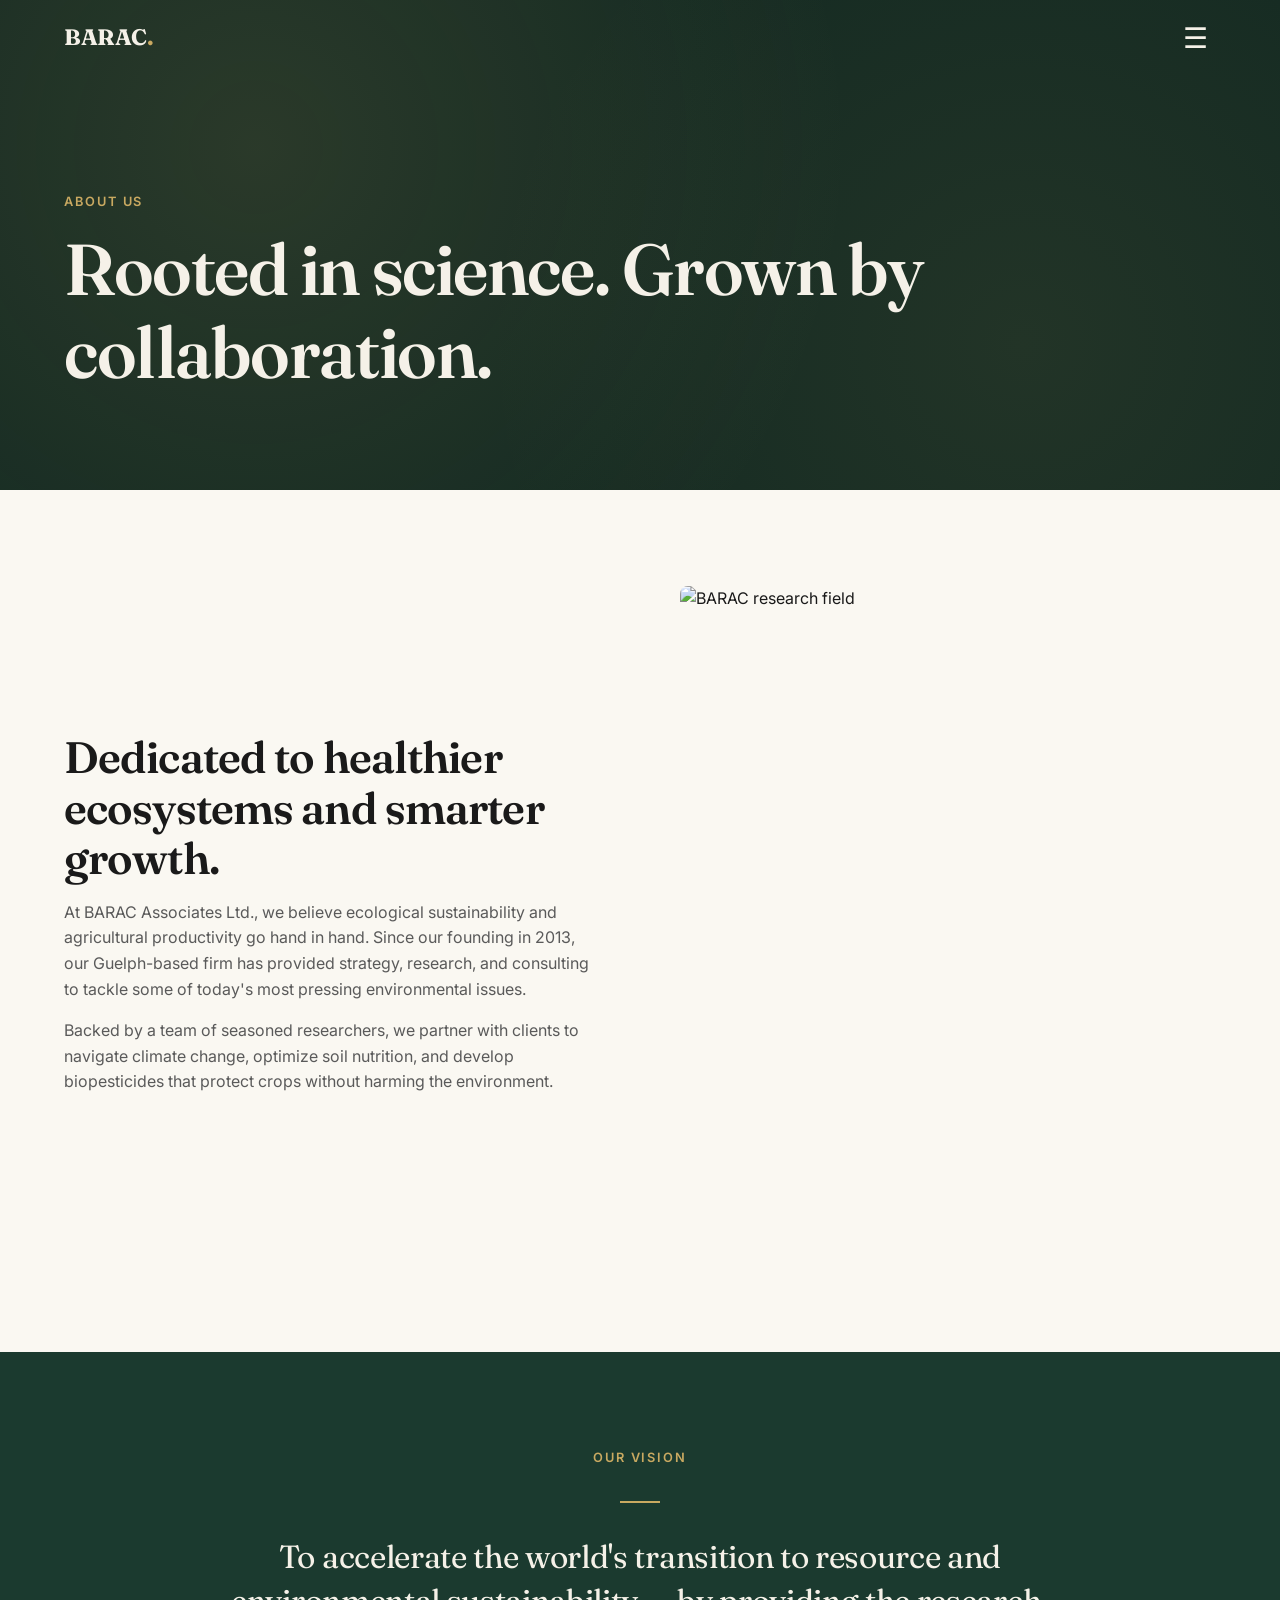
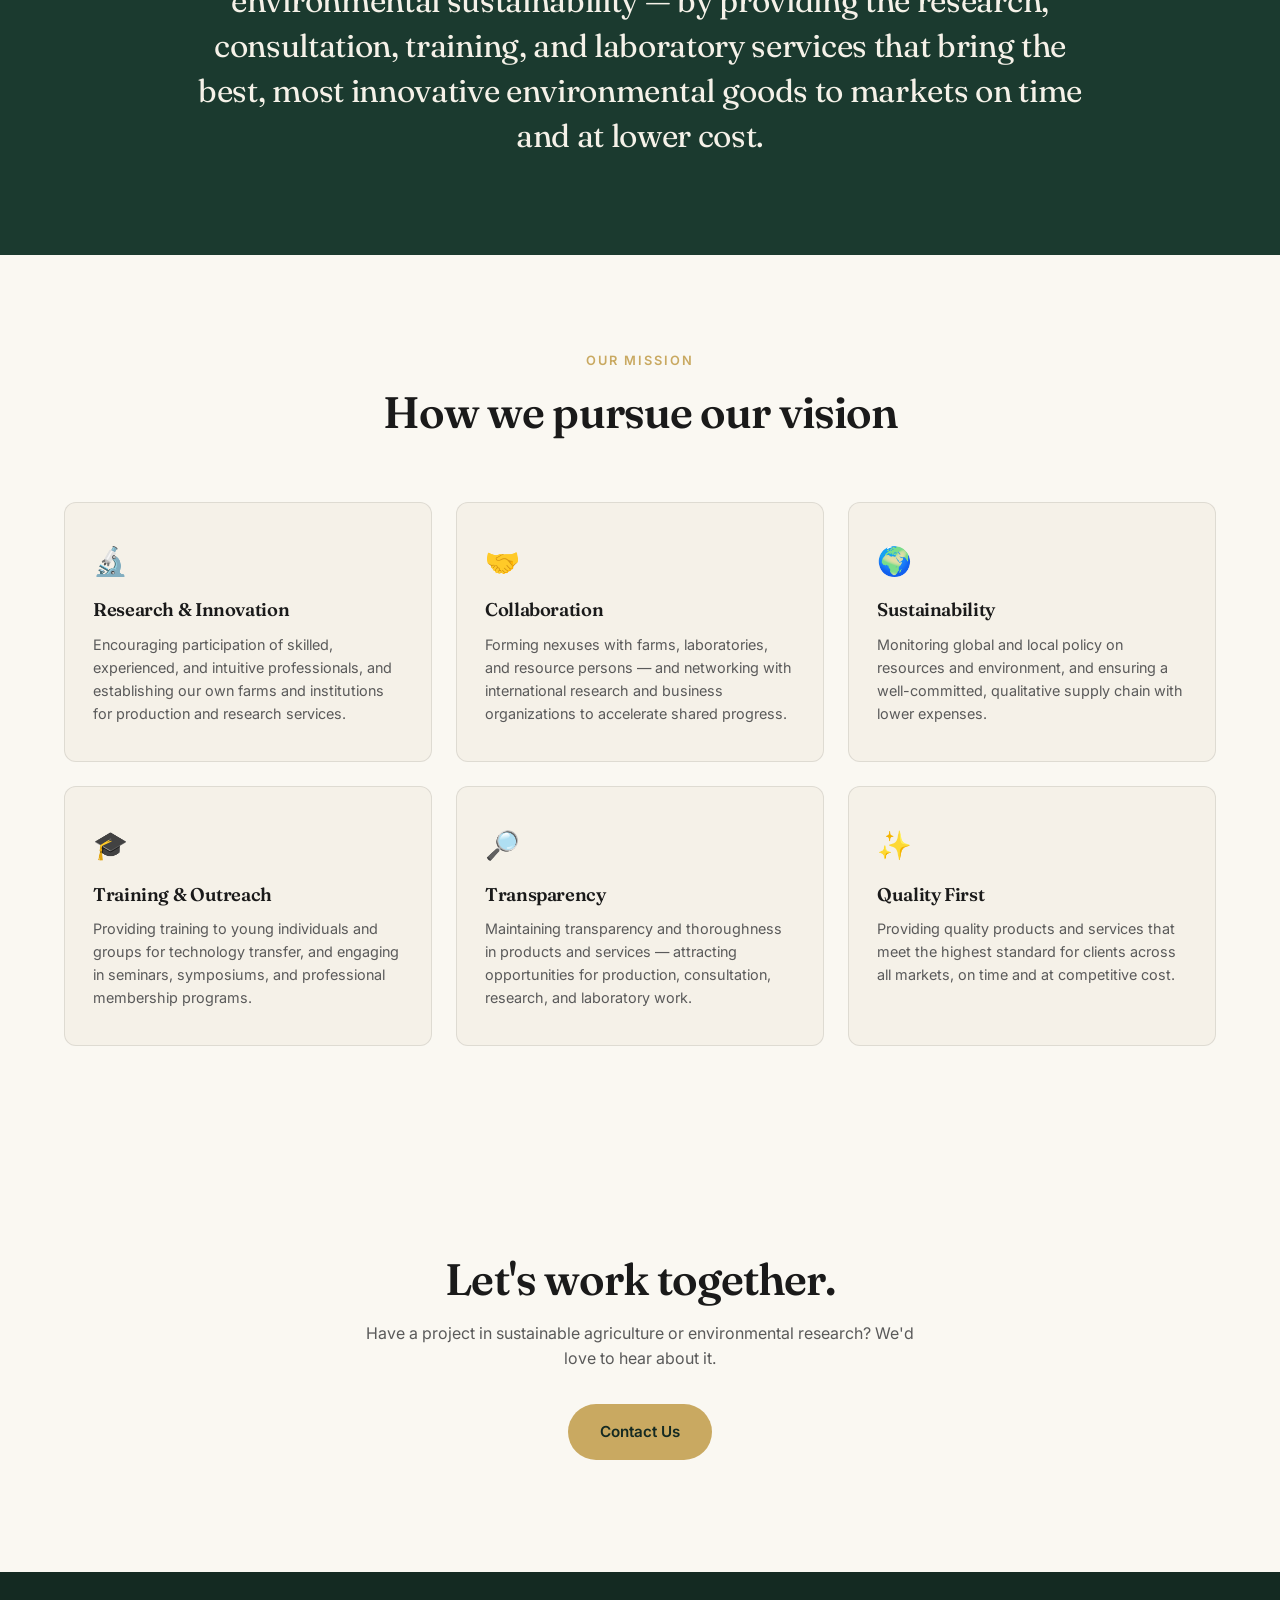
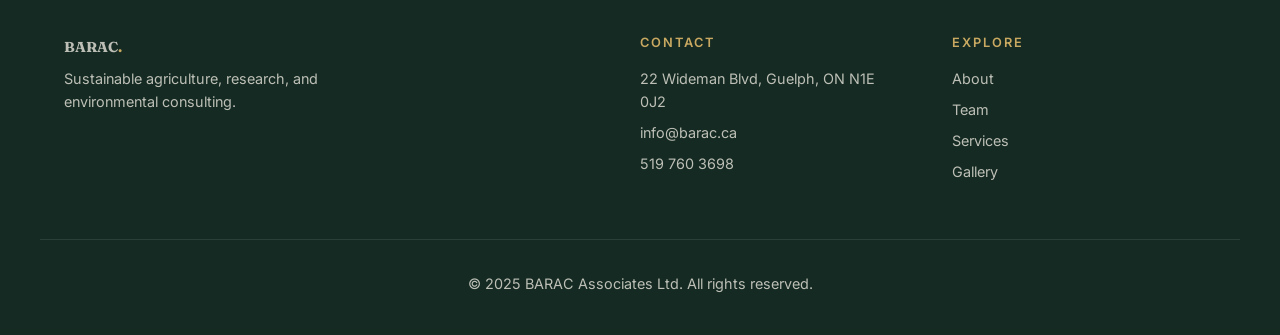
==== pages/about.html @ 256d6e16 "Add files via upload" ====
<!DOCTYPE html>
<html lang="en">
<head>
  <meta charset="UTF-8">
  <meta name="viewport" content="width=device-width, initial-scale=1.0">
  <title>About — BARAC Associates Ltd.</title>
  <meta name="description" content="Dedicated to healthier ecosystems and smarter growth. Learn about BARAC Associates Ltd.'s vision, mission, and approach to sustainable agriculture.">

  <link rel="preconnect" href="https://fonts.googleapis.com">
  <link rel="preconnect" href="https://fonts.gstatic.com" crossorigin>
  <link href="https://fonts.googleapis.com/css2?family=Fraunces:wght@400;500;600;700&family=Inter:wght@400;500;600;700&display=swap" rel="stylesheet">

  <link rel="stylesheet" href="../css/style.css">
</head>
<body>

  <!-- ============ NAV ============ -->
  <header class="nav">
    <div class="container nav__inner">
      <a href="../index.html" class="nav__logo">BARAC<span>.</span></a>
      <button class="nav__toggle" aria-label="Toggle menu" aria-expanded="false">☰</button>
    </div>

    <div class="nav__backdrop"></div>

    <nav class="nav__links">
      <a href="../index.html">Home</a>
      <a href="about.html" class="active">About</a>
      <a href="team.html">Team</a>
      <a href="services.html">Services</a>
      <a href="gallery.html">Gallery</a>
      <a href="contact.html" class="nav__cta">Contact</a>
    </nav>
  </header>

  <!-- ============ PAGE HERO ============ -->
  <section class="page-hero">
    <div class="container">
      <p class="eyebrow">About Us</p>
      <h1>Rooted in science. Grown by collaboration.</h1>
    </div>
  </section>

  <!-- ============ INTRO ============ -->
  <section class="section">
    <div class="container about__grid">
      <div class="about__text">
        <h2>Dedicated to healthier ecosystems and smarter growth.</h2>
        <p>At BARAC Associates Ltd., we believe ecological sustainability and agricultural productivity go hand in hand. Since our founding in 2013, our Guelph-based firm has provided strategy, research, and consulting to tackle some of today's most pressing environmental issues.</p>
        <p>Backed by a team of seasoned researchers, we partner with clients to navigate climate change, optimize soil nutrition, and develop biopesticides that protect crops without harming the environment.</p>
      </div>
      <div class="about__image">
        <img src="../images/about.jpg" alt="BARAC research field">
      </div>
    </div>
  </section>

  <!-- ============ VISION ============ -->
  <section class="section section--forest">
    <div class="container">
      <p class="eyebrow center">Our Vision</p>
      <blockquote class="vision-quote">
        To accelerate the world's transition to resource and environmental sustainability — by providing the research, consultation, training, and laboratory services that bring the best, most innovative environmental goods to markets on time and at lower cost.
      </blockquote>
    </div>
  </section>

  <!-- ============ MISSION ============ -->
  <section class="section">
    <div class="container">
      <p class="eyebrow center">Our Mission</p>
      <h2 class="center">How we pursue our vision</h2>

      <div class="mission-grid">
        <article class="mission-card">
          <div class="mission-card__icon">🔬</div>
          <h3>Research &amp; Innovation</h3>
          <p>Encouraging participation of skilled, experienced, and intuitive professionals, and establishing our own farms and institutions for production and research services.</p>
        </article>

        <article class="mission-card">
          <div class="mission-card__icon">🤝</div>
          <h3>Collaboration</h3>
          <p>Forming nexuses with farms, laboratories, and resource persons — and networking with international research and business organizations to accelerate shared progress.</p>
        </article>

        <article class="mission-card">
          <div class="mission-card__icon">🌍</div>
          <h3>Sustainability</h3>
          <p>Monitoring global and local policy on resources and environment, and ensuring a well-committed, qualitative supply chain with lower expenses.</p>
        </article>

        <article class="mission-card">
          <div class="mission-card__icon">🎓</div>
          <h3>Training &amp; Outreach</h3>
          <p>Providing training to young individuals and groups for technology transfer, and engaging in seminars, symposiums, and professional membership programs.</p>
        </article>

        <article class="mission-card">
          <div class="mission-card__icon">🔎</div>
          <h3>Transparency</h3>
          <p>Maintaining transparency and thoroughness in products and services — attracting opportunities for production, consultation, research, and laboratory work.</p>
        </article>

        <article class="mission-card">
          <div class="mission-card__icon">✨</div>
          <h3>Quality First</h3>
          <p>Providing quality products and services that meet the highest standard for clients across all markets, on time and at competitive cost.</p>
        </article>
      </div>
    </div>
  </section>

  <!-- ============ CTA ============ -->
  <section class="cta">
    <div class="container cta__inner">
      <h2>Let's work together.</h2>
      <p>Have a project in sustainable agriculture or environmental research? We'd love to hear about it.</p>
      <a href="contact.html" class="btn btn--primary">Contact Us</a>
    </div>
  </section>

  <!-- ============ FOOTER ============ -->
  <footer class="footer">
    <div class="container footer__grid">
      <div>
        <p class="footer__logo">BARAC<span>.</span></p>
        <p class="footer__small">Sustainable agriculture, research, and environmental consulting.</p>
      </div>
      <div>
        <h4>Contact</h4>
        <p>22 Wideman Blvd, Guelph, ON N1E 0J2</p>
        <p><a href="mailto:info@barac.ca">info@barac.ca</a></p>
        <p>519 760 3698</p>
      </div>
      <div>
        <h4>Explore</h4>
        <p><a href="about.html">About</a></p>
        <p><a href="team.html">Team</a></p>
        <p><a href="services.html">Services</a></p>
        <p><a href="gallery.html">Gallery</a></p>
      </div>
    </div>
    <div class="container footer__bottom">
      <p>© 2025 BARAC Associates Ltd. All rights reserved.</p>
    </div>
  </footer>

  <script src="../js/script.js"></script>
</body>
</html>
---- css/style.css ----
/* ============================================
   BARAC Associates — Stylesheet (clean)
   ============================================ */

:root {
  --forest: #1B3A2F;
  --forest-dark: #142a22;
  --cream: #F5F1E8;
  --cream-soft: #FAF8F2;
  --gold: #C9A961;
  --ink: #1A1A1A;
  --muted: #5a5a5a;
  --line: rgba(26, 26, 26, 0.1);

  --font-serif: 'Fraunces', Georgia, serif;
  --font-sans: 'Inter', -apple-system, BlinkMacSystemFont, sans-serif;

  --max: 1200px;
  --pad: 24px;
}

* { box-sizing: border-box; margin: 0; padding: 0; }

html { scroll-behavior: smooth; }

body {
  font-family: var(--font-sans);
  color: var(--ink);
  background: var(--cream-soft);
  line-height: 1.6;
  -webkit-font-smoothing: antialiased;
}

img { max-width: 100%; display: block; }
a { color: inherit; text-decoration: none; }

h1, h2, h3, h4 {
  font-family: var(--font-serif);
  font-weight: 600;
  line-height: 1.15;
  letter-spacing: -0.02em;
  color: var(--ink);
}

h1 { font-size: clamp(2.5rem, 6vw, 4.5rem); }
h2 { font-size: clamp(1.8rem, 4vw, 2.75rem); margin-bottom: 1rem; }
h3 { font-size: 1.35rem; margin-bottom: 0.5rem; }

p { color: var(--muted); margin-bottom: 1rem; }

.container {
  max-width: var(--max);
  margin: 0 auto;
  padding: 0 var(--pad);
}

.center { text-align: center; }

.eyebrow {
  font-family: var(--font-sans);
  font-size: 0.8rem;
  font-weight: 600;
  letter-spacing: 0.15em;
  text-transform: uppercase;
  color: var(--gold);
  margin-bottom: 1rem;
}

/* ============ NAV ============ */
.nav {
  position: fixed;
  top: 0; left: 0; right: 0;
  z-index: 1000;
  padding: 1.25rem 0;
  background: transparent;
  backdrop-filter: none;
  -webkit-backdrop-filter: none;
  border-left: none;
  transition: padding 0.3s ease;
}

.nav__inner {
  display: flex;
  align-items: center;
  justify-content: space-between;
}

.nav__logo {
  font-family: var(--font-serif);
  font-size: 1.4rem;
  font-weight: 700;
  color: var(--cream);
  letter-spacing: -0.02em;
  position: relative;
  z-index: 1002;
}
.nav__logo span { color: var(--gold); }

/* Hamburger button */
.nav__toggle {
  display: block;
  background: none;
  border: none;
  color: var(--cream);
  font-size: 1.75rem;
  line-height: 1;
  cursor: pointer;
  padding: 0.25rem 0.5rem;
  transition: transform 0.3s ease, color 0.2s ease;
  position: relative;
  z-index: 1002;
  font-family: var(--font-sans);
}
.nav__toggle:hover { color: var(--gold); }
.nav__toggle.active {
  transform: rotate(90deg);
  color: var(--gold);
}

/* ===== Backdrop ===== */
.nav__backdrop {
  position: fixed;
  inset: 0;
  background: rgba(0, 0, 0, 0.35);
  backdrop-filter: blur(4px);
  -webkit-backdrop-filter: blur(4px);
  z-index: 1000;
  opacity: 0;
  visibility: hidden;
  transition: opacity 0.35s ease, visibility 0.35s;
}
.nav__backdrop.open {
  opacity: 1;
  visibility: visible;
}

/* ===== Frosted glass side drawer ===== */
.nav__links {
  position: fixed;
  top: 0;
  right: 0;
  height: 100vh;
  width: 380px;
  max-width: 90vw;

  background: rgba(20, 42, 34, 0.55);
  backdrop-filter: blur(24px) saturate(160%);
  -webkit-backdrop-filter: blur(24px) saturate(160%);
  border-left: 1px solid rgba(245, 241, 232, 0.12);

  display: flex;
  flex-direction: column;
  justify-content: center;
  align-items: flex-start;
  gap: 1.5rem;
  padding: 4rem 3rem;
  z-index: 1001;

  transform: translateX(100%);
  transition: transform 0.45s cubic-bezier(0.22, 1, 0.36, 1);
  overflow-y: auto;
}

.nav__links.open {
  transform: translateX(0);
}

.nav__links a {
  color: rgba(245, 241, 232, 0.55);
  font-family: var(--font-serif);
  font-size: clamp(1.5rem, 2.5vw, 2rem);
  font-weight: 500;
  letter-spacing: -0.02em;
  transition: color 0.3s ease, transform 0.3s ease, opacity 0.3s ease;

  opacity: 0;
  transform: translateX(20px);
}

.nav__links.open a {
  opacity: 1;
  transform: translateX(0);
}

.nav__links a:hover,
.nav__links a.active {
  color: var(--cream);
  transform: translateX(8px);
}

/* Staggered entrance */
.nav__links.open a:nth-child(1) { transition: all 0.45s 0.10s; }
.nav__links.open a:nth-child(2) { transition: all 0.45s 0.15s; }
.nav__links.open a:nth-child(3) { transition: all 0.45s 0.20s; }
.nav__links.open a:nth-child(4) { transition: all 0.45s 0.25s; }
.nav__links.open a:nth-child(5) { transition: all 0.45s 0.30s; }
.nav__links.open a:nth-child(6) { transition: all 0.45s 0.35s; }

.nav__cta {
  padding: 0.75rem 2rem !important;
  border: 1px solid rgba(201, 169, 97, 0.5);
  border-radius: 999px;
  color: rgba(201, 169, 97, 0.85) !important;
  font-size: 1.1rem !important;
  margin-top: 1rem;
  transition: all 0.3s ease;
}
.nav__cta:hover {
  background: var(--gold);
  border-color: var(--gold);
  color: var(--forest-dark) !important;
  transform: translateX(0) !important;
}

/* ============ HERO ============ */
.hero {
  position: relative;
  min-height: 100vh;
  display: flex;
  align-items: center;
  color: var(--cream);
  overflow: hidden;
}

.hero__bg {
  position: absolute;
  inset: 0;
  background:
    linear-gradient(135deg, rgba(20,42,34,0.9), rgba(20,42,34,0.75)),
    url('../images/hero.jpg') center/cover no-repeat,
    var(--forest);
  z-index: 0;
}

.hero__content {
  position: relative;
  z-index: 1;
  padding-top: 8rem;
  padding-bottom: 4rem;
  max-width: 900px;
}

.hero h1 {
  color: var(--cream);
  margin-bottom: 1.5rem;
}

.hero__sub {
  font-size: 1.2rem;
  color: rgba(245, 241, 232, 0.8);
  max-width: 600px;
  margin-bottom: 2.5rem;
}

.hero__buttons { display: flex; gap: 1rem; flex-wrap: wrap; }

/* ============ BUTTONS ============ */
.btn {
  display: inline-block;
  padding: 1rem 2rem;
  border-radius: 999px;
  font-weight: 600;
  font-size: 0.95rem;
  transition: all 0.25s;
  cursor: pointer;
  border: none;
  font-family: var(--font-sans);
}

.btn--primary {
  background: var(--gold);
  color: var(--forest-dark);
}
.btn--primary:hover {
  background: #d9ba75;
  transform: translateY(-2px);
}

.btn--ghost {
  background: transparent;
  color: var(--cream);
  border: 1px solid rgba(245, 241, 232, 0.3);
}
.btn--ghost:hover {
  border-color: var(--cream);
  background: rgba(245, 241, 232, 0.05);
}

.link-arrow {
  color: var(--forest);
  font-weight: 600;
  font-size: 0.95rem;
}
.link-arrow:hover { color: var(--gold); }

/* ============ SECTIONS ============ */
.section { padding: 6rem 0; }

/* ============ ABOUT ============ */
.about { background: var(--cream-soft); }

.about__grid {
  display: grid;
  grid-template-columns: 1fr 1fr;
  gap: 5rem;
  align-items: center;
}

.about__image img {
  border-radius: 8px;
  aspect-ratio: 4/5;
  object-fit: cover;
  width: 100%;
}

/* ============ SERVICES PREVIEW ============ */
.services-preview { background: var(--cream); }

.cards {
  display: grid;
  grid-template-columns: repeat(3, 1fr);
  gap: 2rem;
  margin-top: 4rem;
}

.card {
  padding: 2.5rem 2rem;
  background: var(--cream-soft);
  border-radius: 12px;
  border: 1px solid var(--line);
  transition: all 0.3s;
}

.card:hover {
  transform: translateY(-4px);
  border-color: var(--gold);
  box-shadow: 0 20px 40px rgba(0,0,0,0.06);
}

.card__icon {
  font-size: 2rem;
  margin-bottom: 1.25rem;
}

.card p { font-size: 0.95rem; margin: 0; }

/* ============ TRUST BAR ============ */
.trust {
  background: var(--forest);
  padding: 4rem 0;
  color: var(--cream);
}

.trust__grid {
  display: grid;
  grid-template-columns: repeat(4, 1fr);
  gap: 2rem;
  text-align: center;
}

.trust__grid > div {
  display: flex;
  flex-direction: column;
  gap: 0.5rem;
}

.trust__grid strong {
  font-family: var(--font-serif);
  font-size: 2.5rem;
  color: var(--gold);
  font-weight: 600;
}

.trust__grid span {
  font-size: 0.85rem;
  text-transform: uppercase;
  letter-spacing: 0.1em;
  color: rgba(245, 241, 232, 0.65);
}

/* ============ CTA ============ */
.cta { padding: 7rem 0; background: var(--cream-soft); }

.cta__inner {
  text-align: center;
  max-width: 600px;
  margin: 0 auto;
}

.cta p { margin-bottom: 2rem; }

/* ============ FOOTER ============ */
.footer {
  background: var(--forest-dark);
  color: var(--cream);
  padding: 4rem 0 2rem;
}

.footer__grid {
  display: grid;
  grid-template-columns: 2fr 1fr 1fr;
  gap: 3rem;
  padding-bottom: 3rem;
  border-bottom: 1px solid rgba(245, 241, 232, 0.1);
}

.footer__logo {
  font-family: var(--font-serif);
  font-size: 1.6rem;
  font-weight: 700;
  color: var(--cream);
  margin-bottom: 0.75rem;
}
.footer__logo span { color: var(--gold); }

.footer__small {
  font-size: 0.9rem;
  color: rgba(245, 241, 232, 0.55);
  max-width: 320px;
}

.footer h4 {
  font-family: var(--font-sans);
  font-size: 0.8rem;
  text-transform: uppercase;
  letter-spacing: 0.15em;
  color: var(--gold);
  margin-bottom: 1rem;
}

.footer p, .footer a {
  color: rgba(245, 241, 232, 0.75);
  font-size: 0.9rem;
  margin-bottom: 0.5rem;
}

.footer a:hover { color: var(--cream); }

.footer__bottom {
  padding-top: 2rem;
  text-align: center;
  font-size: 0.8rem;
  color: rgba(245, 241, 232, 0.4);
}

/* ============ SCROLL FADE-IN ============ */
.fade-in {
  opacity: 0;
  transform: translateY(24px);
  transition: opacity 0.8s cubic-bezier(0.22, 1, 0.36, 1),
              transform 0.8s cubic-bezier(0.22, 1, 0.36, 1);
  will-change: opacity, transform;
}

.fade-in.is-visible {
  opacity: 1;
  transform: translateY(0);
}

.cards .fade-in:nth-child(1) { transition-delay: 0.00s; }
.cards .fade-in:nth-child(2) { transition-delay: 0.10s; }
.cards .fade-in:nth-child(3) { transition-delay: 0.20s; }

.trust__grid .fade-in:nth-child(1) { transition-delay: 0.00s; }
.trust__grid .fade-in:nth-child(2) { transition-delay: 0.08s; }
.trust__grid .fade-in:nth-child(3) { transition-delay: 0.16s; }
.trust__grid .fade-in:nth-child(4) { transition-delay: 0.24s; }

/* ============================================
   SUB-PAGE STYLES
   ============================================ */

/* ===== Page hero ===== */
.page-hero {
  padding: 12rem 0 6rem;
  background: var(--forest-dark);
  color: var(--cream);
  position: relative;
  overflow: hidden;
}

.page-hero::before {
  content: '';
  position: absolute;
  inset: 0;
  background:
    radial-gradient(circle at 20% 30%, rgba(201, 169, 97, 0.12), transparent 55%),
    radial-gradient(circle at 80% 70%, rgba(201, 169, 97, 0.08), transparent 50%);
  pointer-events: none;
}

.page-hero .eyebrow { color: var(--gold); }

.page-hero h1 {
  color: var(--cream);
  max-width: 900px;
  position: relative;
  z-index: 1;
}

/* ===== Section variants ===== */
.section--forest {
  background: var(--forest);
  color: var(--cream);
}

.section--forest .eyebrow { color: var(--gold); }

/* ===== Vision quote ===== */
.vision-quote {
  font-family: var(--font-serif);
  font-size: clamp(1.4rem, 3vw, 2rem);
  line-height: 1.4;
  color: var(--cream);
  text-align: center;
  max-width: 900px;
  margin: 2rem auto 0;
  font-weight: 400;
  letter-spacing: -0.01em;
  position: relative;
}

.vision-quote::before {
  content: '';
  display: block;
  width: 40px;
  height: 2px;
  background: var(--gold);
  margin: 0 auto 2rem;
}

/* ===== Mission grid ===== */
.mission-grid {
  display: grid;
  grid-template-columns: repeat(3, 1fr);
  gap: 1.5rem;
  margin-top: 4rem;
}

.mission-card {
  padding: 2.25rem 1.75rem;
  background: var(--cream);
  border-radius: 12px;
  border: 1px solid var(--line);
  transition: all 0.3s ease;
}

.mission-card:hover {
  transform: translateY(-4px);
  border-color: var(--gold);
  box-shadow: 0 20px 40px rgba(0, 0, 0, 0.06);
}

.mission-card__icon {
  font-size: 1.75rem;
  margin-bottom: 1rem;
}

.mission-card h3 {
  font-size: 1.15rem;
  margin-bottom: 0.75rem;
}

.mission-card p {
  font-size: 0.9rem;
  margin: 0;
  line-height: 1.6;
}

/* ============================================
   TEAM PAGE
   ============================================ */
.team-grid {
  display: grid;
  grid-template-columns: repeat(3, 1fr);
  gap: 2rem;
  margin-top: 4rem;
}

.team-card {
  background: var(--cream);
  border-radius: 12px;
  overflow: hidden;
  border: 1px solid var(--line);
  transition: all 0.3s ease;
  display: flex;
  flex-direction: column;
}

.team-card:hover {
  transform: translateY(-4px);
  border-color: var(--gold);
  box-shadow: 0 20px 40px rgba(0, 0, 0, 0.08);
}

.team-card__photo {
  aspect-ratio: 1;
  overflow: hidden;
  background: var(--forest);
}

.team-card__photo img {
  width: 100%;
  height: 100%;
  object-fit: cover;
  transition: transform 0.5s ease;
}

.team-card:hover .team-card__photo img {
  transform: scale(1.05);
}

.team-card__body {
  padding: 1.75rem;
  display: flex;
  flex-direction: column;
  gap: 0.5rem;
  flex: 1;
}

.team-card__body h3 {
  font-size: 1.25rem;
  margin: 0;
}

.team-card__role {
  font-size: 0.85rem;
  color: var(--gold);
  font-weight: 500;
  text-transform: uppercase;
  letter-spacing: 0.08em;
  margin: 0;
}

.team-card__btn {
  margin-top: 1rem;
  background: none;
  border: none;
  padding: 0;
  color: var(--forest);
  font-family: var(--font-sans);
  font-weight: 600;
  font-size: 0.9rem;
  cursor: pointer;
  text-align: left;
  transition: color 0.2s ease;
}

.team-card__btn:hover { color: var(--gold); }

/* ===== Modal ===== */
.modal {
  position: fixed;
  inset: 0;
  z-index: 2000;
  display: flex;
  align-items: center;
  justify-content: center;
  padding: 1.5rem;
  opacity: 0;
  visibility: hidden;
  transition: opacity 0.35s ease, visibility 0.35s;
}

.modal.open {
  opacity: 1;
  visibility: visible;
}

.modal__backdrop {
  position: absolute;
  inset: 0;
  background: rgba(20, 42, 34, 0.7);
  backdrop-filter: blur(6px);
  -webkit-backdrop-filter: blur(6px);
}

.modal__panel {
  position: relative;
  background: var(--cream-soft);
  border-radius: 16px;
  max-width: 720px;
  width: 100%;
  max-height: 85vh;
  overflow-y: auto;
  padding: 3rem;
  transform: translateY(20px);
  transition: transform 0.4s cubic-bezier(0.22, 1, 0.36, 1);
  box-shadow: 0 40px 80px rgba(0, 0, 0, 0.25);
}

.modal.open .modal__panel {
  transform: translateY(0);
}

.modal__close {
  position: absolute;
  top: 1.25rem;
  right: 1.25rem;
  background: none;
  border: none;
  font-size: 1.5rem;
  color: var(--muted);
  cursor: pointer;
  padding: 0.25rem 0.5rem;
  line-height: 1;
  transition: color 0.2s;
}

.modal__close:hover { color: var(--ink); }

.modal__content h2 {
  font-size: 1.75rem;
  margin-bottom: 0.5rem;
}

.modal__content .role {
  color: var(--gold);
  font-size: 0.85rem;
  text-transform: uppercase;
  letter-spacing: 0.1em;
  margin-bottom: 1.5rem;
  font-weight: 600;
}

.modal__content p {
  font-size: 0.95rem;
  line-height: 1.7;
  color: var(--muted);
}

/* ============================================
   GALLERY PAGE
   ============================================ */
.gallery-grid {
  display: grid;
  grid-template-columns: repeat(auto-fill, minmax(240px, 1fr));
  gap: 1.25rem;
  margin-top: 3rem;
}

.gallery-item {
  margin: 0;
  background: var(--cream-soft);
  border-radius: 12px;
  overflow: hidden;
  border: 1px solid var(--line);
  cursor: pointer;
  transition: all 0.3s ease;
}

.gallery-item:hover {
  transform: translateY(-4px);
  border-color: var(--gold);
  box-shadow: 0 20px 40px rgba(0, 0, 0, 0.08);
}

.gallery-item img {
  width: 100%;
  aspect-ratio: 1;
  object-fit: cover;
  display: block;
}

.gallery-item figcaption {
  padding: 1rem 1.25rem;
  font-size: 0.85rem;
  color: var(--muted);
  font-weight: 500;
}

/* ===== Lightbox ===== */
.lightbox {
  position: fixed;
  inset: 0;
  background: rgba(20, 42, 34, 0.95);
  backdrop-filter: blur(8px);
  -webkit-backdrop-filter: blur(8px);
  z-index: 3000;
  display: flex;
  flex-direction: column;
  align-items: center;
  justify-content: center;
  padding: 2rem;
  opacity: 0;
  visibility: hidden;
  transition: opacity 0.3s ease, visibility 0.3s;
}

.lightbox.open {
  opacity: 1;
  visibility: visible;
}

.lightbox img {
  max-width: 90vw;
  max-height: 75vh;
  border-radius: 12px;
  box-shadow: 0 40px 80px rgba(0, 0, 0, 0.5);
}

.lightbox__caption {
  color: var(--cream);
  margin-top: 1.5rem;
  font-family: var(--font-serif);
  font-size: 1.1rem;
  text-align: center;
}

.lightbox__close {
  position: absolute;
  top: 2rem;
  right: 2rem;
  background: none;
  border: 1px solid rgba(245, 241, 232, 0.3);
  color: var(--cream);
  width: 44px;
  height: 44px;
  border-radius: 50%;
  font-size: 1.25rem;
  cursor: pointer;
  transition: all 0.2s ease;
}

.lightbox__close:hover {
  background: var(--gold);
  border-color: var(--gold);
  color: var(--forest-dark);
}

/* ============ RESPONSIVE ============ */
@media (max-width: 900px) {
  .about__grid,
  .cards,
  .trust__grid,
  .footer__grid {
    grid-template-columns: 1fr;
  }

  .trust__grid { gap: 3rem; }

  .section { padding: 4rem 0; }

  .nav__links {
    width: 100%;
    max-width: 100%;
  }

  .page-hero {
    padding: 9rem 0 4rem;
  }

  .mission-grid,
  .team-grid {
    grid-template-columns: 1fr;
    gap: 1rem;
  }

  .gallery-grid {
    grid-template-columns: repeat(auto-fill, minmax(160px, 1fr));
  }

  .modal__panel {
    padding: 2rem 1.5rem;
  }
}
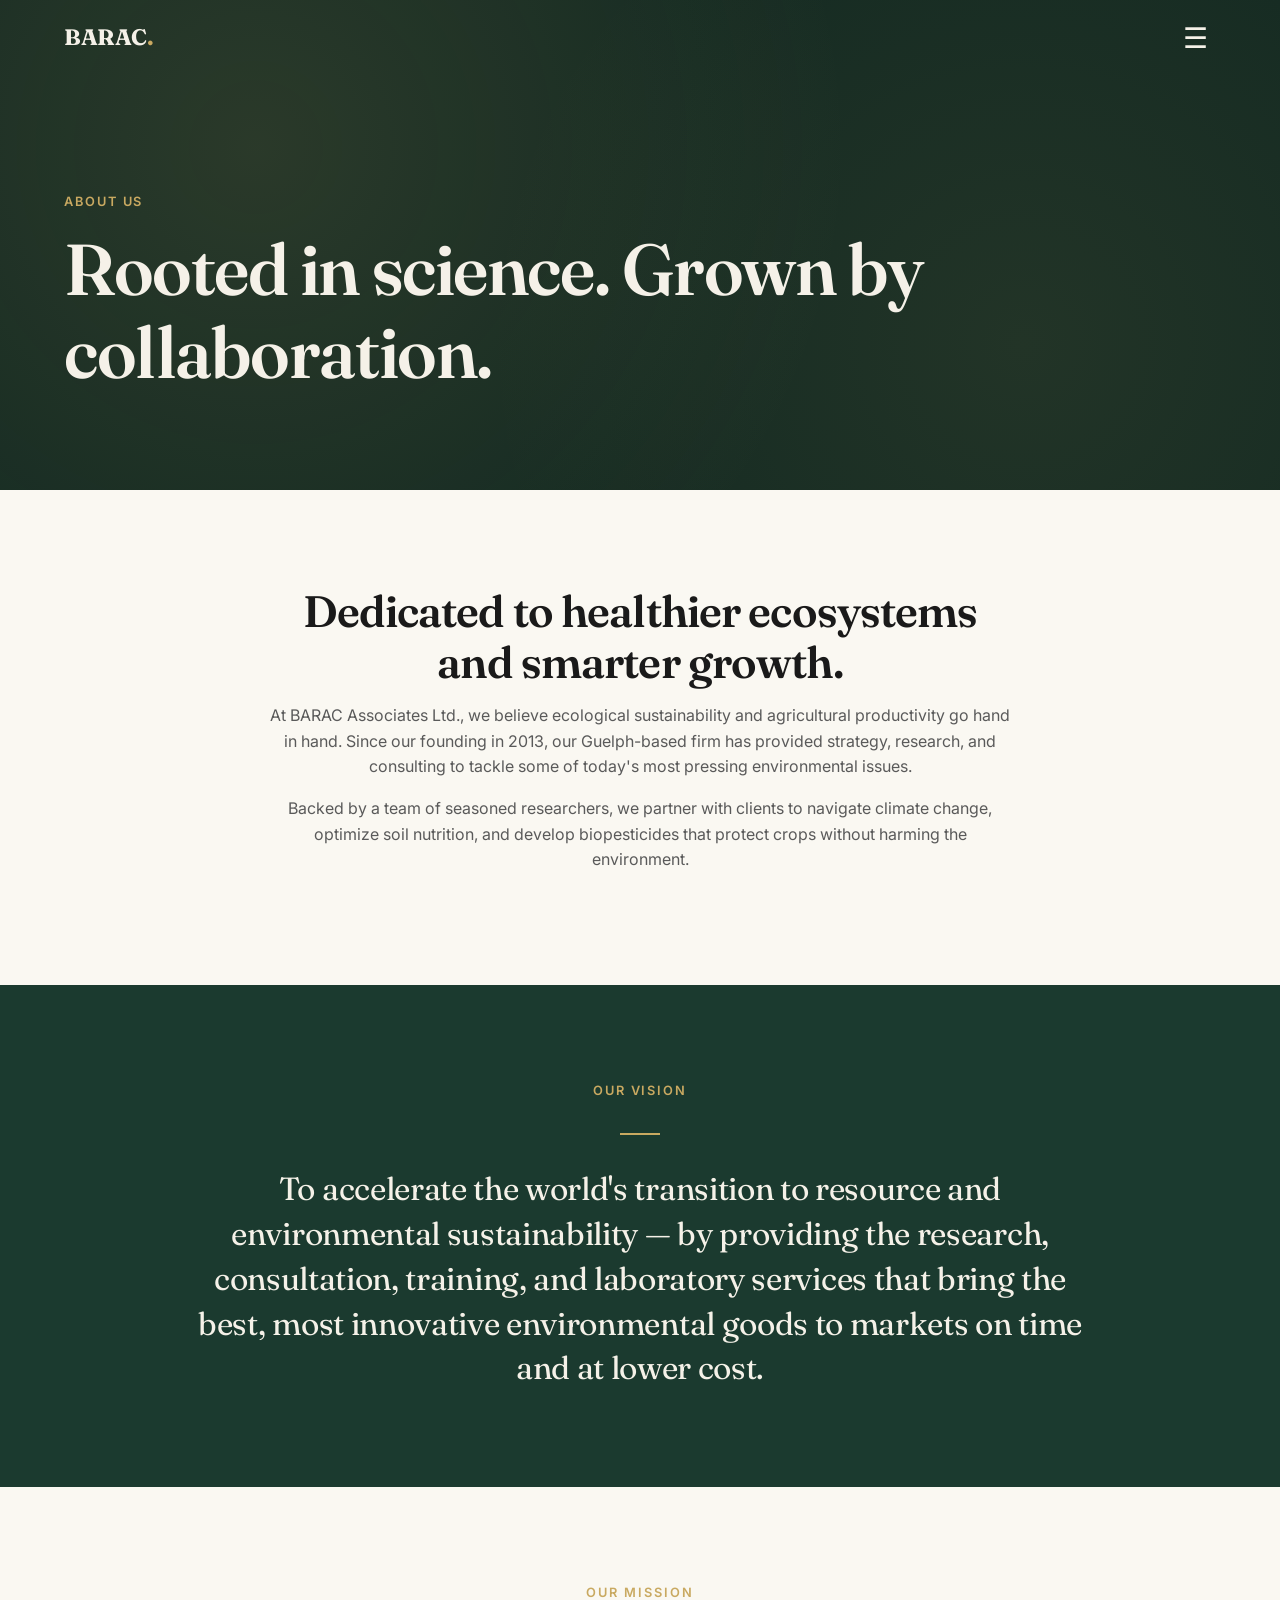
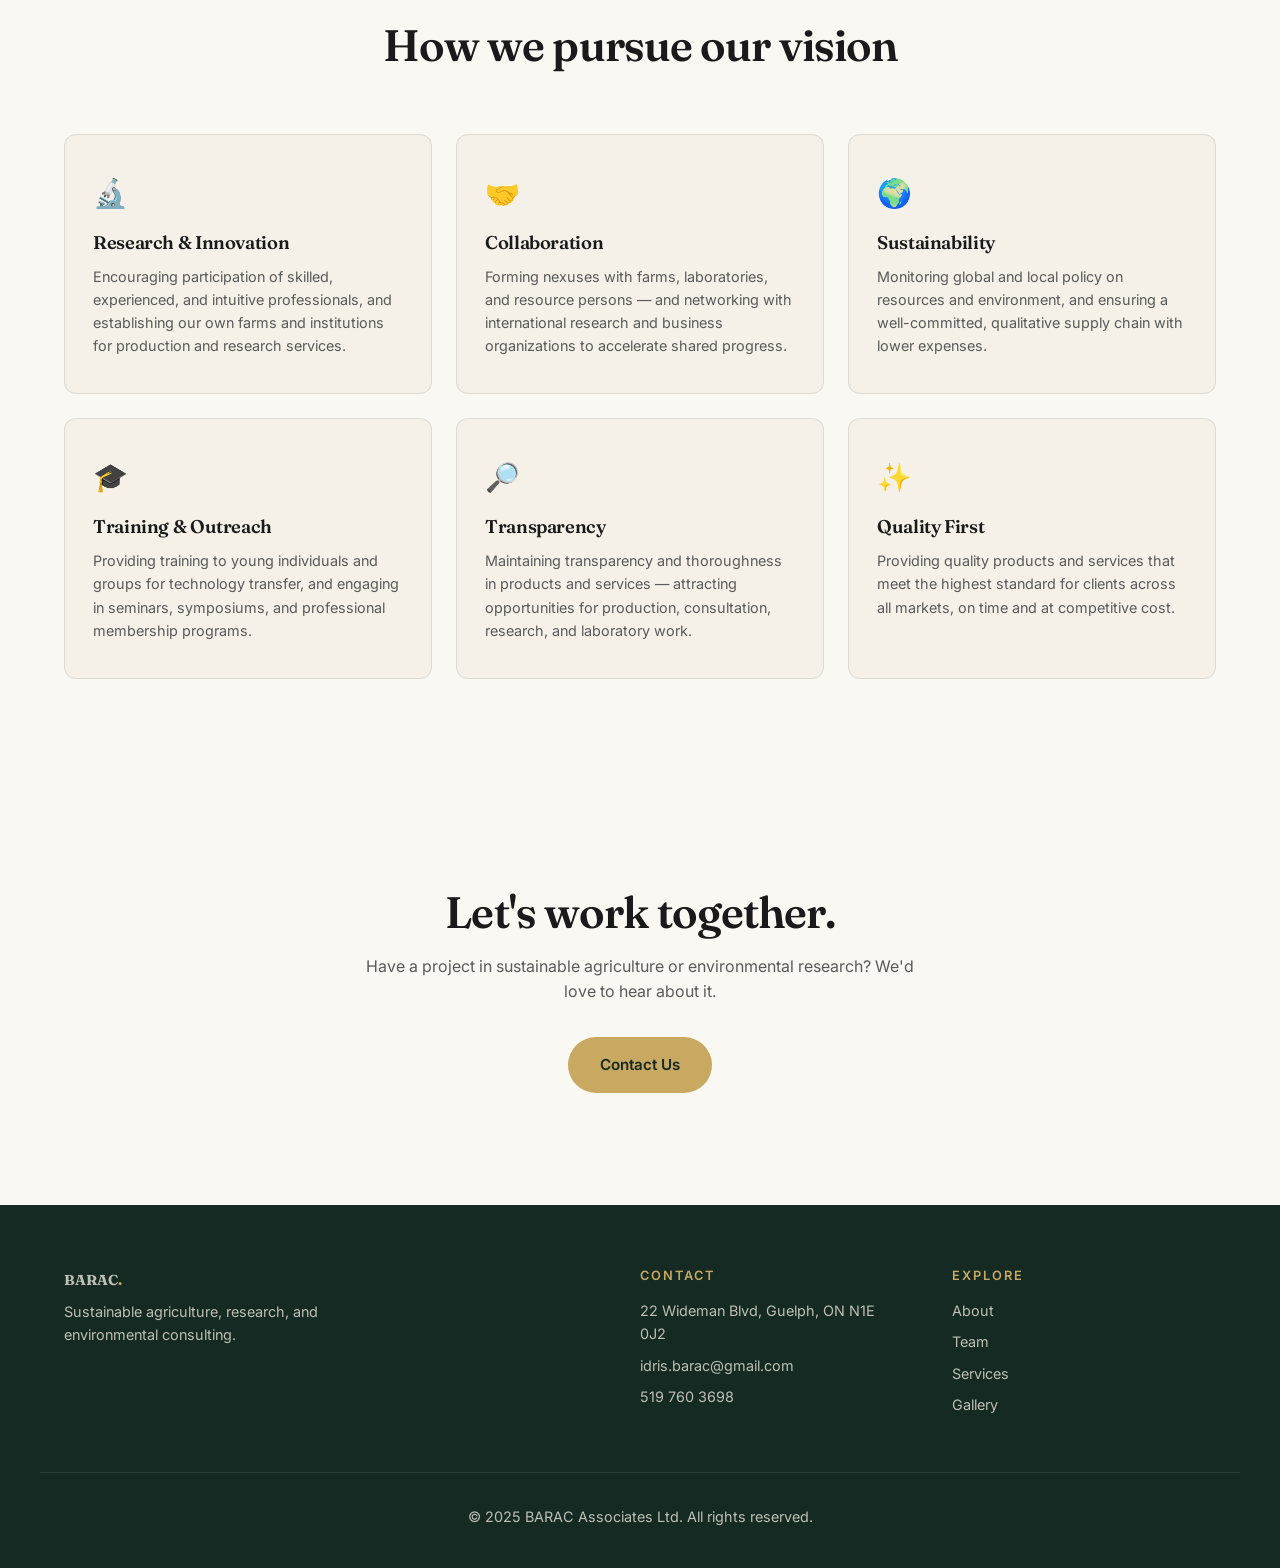
==== commit e53dcd30: "Add files via upload" ====
--- a/pages/about.html
+++ b/pages/about.html
@@ -43,14 +43,12 @@
 
   <!-- ============ INTRO ============ -->
   <section class="section">
-    <div class="container about__grid">
+    <!-- I brought back the 'about__grid' and 'about__text' classes so the animation triggers -->
+    <div class="container about__grid" style="display: block; max-width: 800px; text-align: center;">
       <div class="about__text">
         <h2>Dedicated to healthier ecosystems and smarter growth.</h2>
         <p>At BARAC Associates Ltd., we believe ecological sustainability and agricultural productivity go hand in hand. Since our founding in 2013, our Guelph-based firm has provided strategy, research, and consulting to tackle some of today's most pressing environmental issues.</p>
         <p>Backed by a team of seasoned researchers, we partner with clients to navigate climate change, optimize soil nutrition, and develop biopesticides that protect crops without harming the environment.</p>
-      </div>
-      <div class="about__image">
-        <img src="../images/about.jpg" alt="BARAC research field">
       </div>
     </div>
   </section>
@@ -130,7 +128,7 @@
       <div>
         <h4>Contact</h4>
         <p>22 Wideman Blvd, Guelph, ON N1E 0J2</p>
-        <p><a href="mailto:info@barac.ca">info@barac.ca</a></p>
+        <p><a href="mailto:idris.barac@gmail.com">idris.barac@gmail.com</a></p>
         <p>519 760 3698</p>
       </div>
       <div>
--- a/css/style.css
+++ b/css/style.css
@@ -225,10 +225,7 @@
 .hero__bg {
   position: absolute;
   inset: 0;
-  background:
-    linear-gradient(135deg, rgba(20,42,34,0.9), rgba(20,42,34,0.75)),
-    url('../images/hero.jpg') center/cover no-repeat,
-    var(--forest);
+  background: var(--forest);
   z-index: 0;
 }
 
@@ -298,20 +295,6 @@
 
 /* ============ ABOUT ============ */
 .about { background: var(--cream-soft); }
-
-.about__grid {
-  display: grid;
-  grid-template-columns: 1fr 1fr;
-  gap: 5rem;
-  align-items: center;
-}
-
-.about__image img {
-  border-radius: 8px;
-  aspect-ratio: 4/5;
-  object-fit: cover;
-  width: 100%;
-}
 
 /* ============ SERVICES PREVIEW ============ */
 .services-preview { background: var(--cream); }
